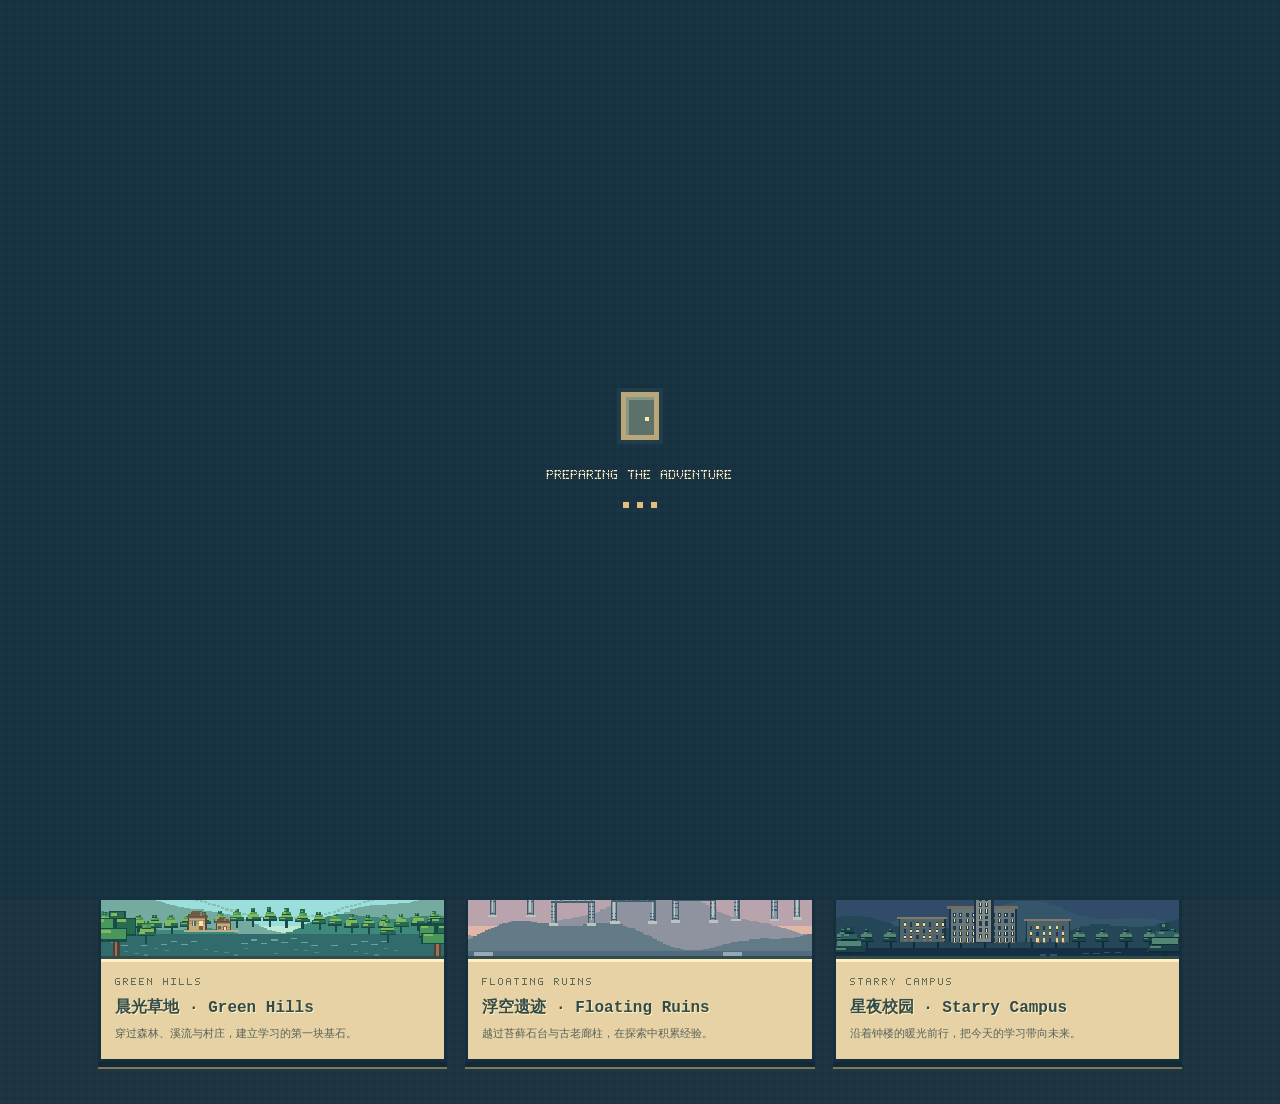
==== index.html @ 51f2426d "Add files via upload 9.0" ====
<!doctype html>
<html lang="zh-CN" data-game-version="2026-10-14-music"><head>
<meta charset="utf-8"><meta name="viewport" content="width=device-width,initial-scale=1,viewport-fit=cover">
<title>Climbing the career ladder</title>
<style>
:root{--ink:#253149;--paper:#fff8e8;--gold:#ffd76b;--mint:#8ed6a5}
*{box-sizing:border-box}body{margin:0;background:#f1e7d2;color:var(--ink);font-family:system-ui,-apple-system,"Segoe UI",sans-serif}
button{font:inherit;font-weight:800;cursor:pointer;border:2px solid var(--ink);border-radius:11px;padding:9px 14px;background:var(--gold);box-shadow:0 4px 0 var(--ink);color:var(--ink);touch-action:manipulation}
button:active{transform:translateY(3px);box-shadow:0 1px 0 var(--ink)}
header{padding:13px 4vw;display:flex;justify-content:space-between;align-items:center;gap:10px;flex-wrap:wrap;background:var(--paper);border-bottom:3px solid var(--ink)}
.logo{font-size:clamp(18px,3vw,26px);font-weight:1000}.logo span{color:#d9614f}.actions{display:flex;gap:8px}
main{max-width:1150px;margin:auto;padding:22px 3vw 34px}.intro{display:flex;justify-content:space-between;align-items:end;gap:15px;flex-wrap:wrap;margin-bottom:15px}.eyebrow{font-size:12px;letter-spacing:2px;font-weight:1000;color:#d9614f}.intro h1{font-size:clamp(26px,4vw,40px);margin:5px 0}.intro p{margin:0;color:#59667b;line-height:1.6}.badge{background:white;border:2px solid var(--ink);border-radius:999px;padding:8px 13px;font-weight:900}
.shell{overflow:hidden;border:3px solid var(--ink);border-radius:18px;box-shadow:0 8px 0 var(--ink);background:#b6e7f8}.hud{display:flex;justify-content:space-between;align-items:center;gap:8px;flex-wrap:wrap;padding:10px 13px;background:var(--paper);border-bottom:3px solid var(--ink)}canvas{width:100%;height:auto;display:block;aspect-ratio:16/7.1;image-rendering:pixelated;touch-action:none}
.foot{display:flex;justify-content:space-between;gap:10px;flex-wrap:wrap;padding:10px 13px;background:var(--paper);border-top:3px solid var(--ink)}.hint{font-size:13px;font-weight:800;color:#59667b}.key{display:inline-block;background:white;border:1.5px solid var(--ink);border-radius:5px;padding:1px 5px;margin:0 2px}.levels{display:grid;grid-template-columns:repeat(3,1fr);gap:12px;margin-top:22px}.card{background:#fffdf6;border:2px solid var(--ink);border-radius:14px;padding:13px;box-shadow:0 4px 0 var(--ink)}.card small{font-weight:1000;color:#d9614f}.card h3{margin:5px 0}.card p{margin:0;color:#657187;font-size:13px;line-height:1.5}
.overlay{position:fixed;inset:0;background:#17273cbb;display:none;align-items:center;justify-content:center;padding:14px;z-index:5}.overlay.show{display:flex}.window{width:min(900px,100%);max-height:92vh;overflow:auto;background:var(--paper);border:4px solid var(--ink);border-radius:18px;box-shadow:0 9px 0 #111d30}.winhead{display:flex;justify-content:space-between;align-items:center;gap:10px;background:var(--gold);padding:13px 16px;border-bottom:3px solid var(--ink)}.winhead h2{margin:0;font-size:clamp(18px,3vw,24px)}.winbody{padding:clamp(13px,3vw,24px)}.pdf{width:100%;height:min(62vh,680px);border:2px solid var(--ink);border-radius:9px;background:white}.empty{text-align:center;background:white;border:2px dashed #b8c4d0;border-radius:12px;padding:28px;color:#647188;min-height:220px;display:flex;flex-direction:column;justify-content:center;gap:8px}.row{display:flex;gap:10px;flex-wrap:wrap;justify-content:center;margin-top:16px}.row button{flex:1;min-width:105px}.green{background:var(--mint)}.white{background:white}.mobile{display:none;justify-content:center;gap:12px;padding:10px;background:var(--paper);border-top:2px solid var(--ink);touch-action:manipulation}.mobile button{width:54px;height:46px;font-size:18px;user-select:none;-webkit-user-select:none;touch-action:none}.toast{display:none;position:fixed;bottom:20px;left:50%;transform:translateX(-50%);z-index:1200;background:var(--ink);color:white;padding:10px 15px;border-radius:10px;font-weight:800;max-width:90%;text-align:center}
#titleScreen{position:fixed;inset:0;z-index:1000;display:flex;flex-direction:column;justify-content:center;align-items:center;text-align:center;overflow:hidden;padding:24px;background:linear-gradient(to bottom,#70c5f5 0%,#b4e6ff 48%,#73bd55 49%,#367d3b 100%)}#titleScreen.hidden{display:none}.titleCloud{position:absolute;width:100px;height:24px;background:white;box-shadow:20px -16px 0 white,40px 0 0 white;opacity:.85}.titleCloud.one{top:16%;left:12%}.titleCloud.two{top:25%;right:18%;transform:scale(.7)}.titleMountain{position:absolute;bottom:25%;width:0;height:0;border-left:150px solid transparent;border-right:150px solid transparent;border-bottom:210px solid #538b60}.titleMountain.one{left:-65px}.titleMountain.two{right:-60px;border-bottom-color:#416e54;transform:scale(1.25)}.titleGround{position:absolute;left:0;right:0;bottom:0;height:24%;background:repeating-linear-gradient(90deg,#397b3c 0 42px,#438c43 42px 84px);border-top:12px solid #73bd55}.titleContent{position:relative;z-index:2;width:min(800px,100%)}.titleHeading{margin:0 0 38px;color:white;font-size:clamp(34px,7vw,68px);font-weight:1000;line-height:1.15;text-shadow:4px 4px 0 #24384a,7px 7px 0 #24384a}.titleSubtitle{color:white;font-size:15px;font-weight:900;letter-spacing:4px;margin-bottom:32px;text-shadow:2px 2px 0 #31523b}#startExploreBtn{min-width:230px;padding:16px 28px;border:3px solid #243149;border-radius:0;background:#79c65b;color:white;font-size:22px;font-weight:1000;box-shadow:0 7px 0 #243149;text-shadow:2px 2px 0 #31523b}#startExploreBtn:active{transform:translateY(5px);box-shadow:0 2px 0 #243149}.titleFooter{margin-top:32px;color:white;font-size:12px;font-weight:800;text-shadow:1px 2px 0 #31523b}
@media(max-width:900px),(hover:none) and (pointer:coarse){.levels{grid-template-columns:1fr}.mobile{display:flex}.hint{line-height:2}}
@media(max-height:480px){.titleHeading{margin-bottom:18px;font-size:clamp(28px,6vh,42px)}.titleSubtitle{margin-bottom:18px}#startExploreBtn{padding:10px 24px}.titleFooter{margin-top:18px}}

/* Artwork title screen */
#titleScreen{background:#299be9;padding:0}
#titleArtwork{position:relative;flex:0 0 auto;width:min(100vw,150vh);width:min(100vw,150dvh);aspect-ratio:3/2;background:#42a5e9 url("[data-uri]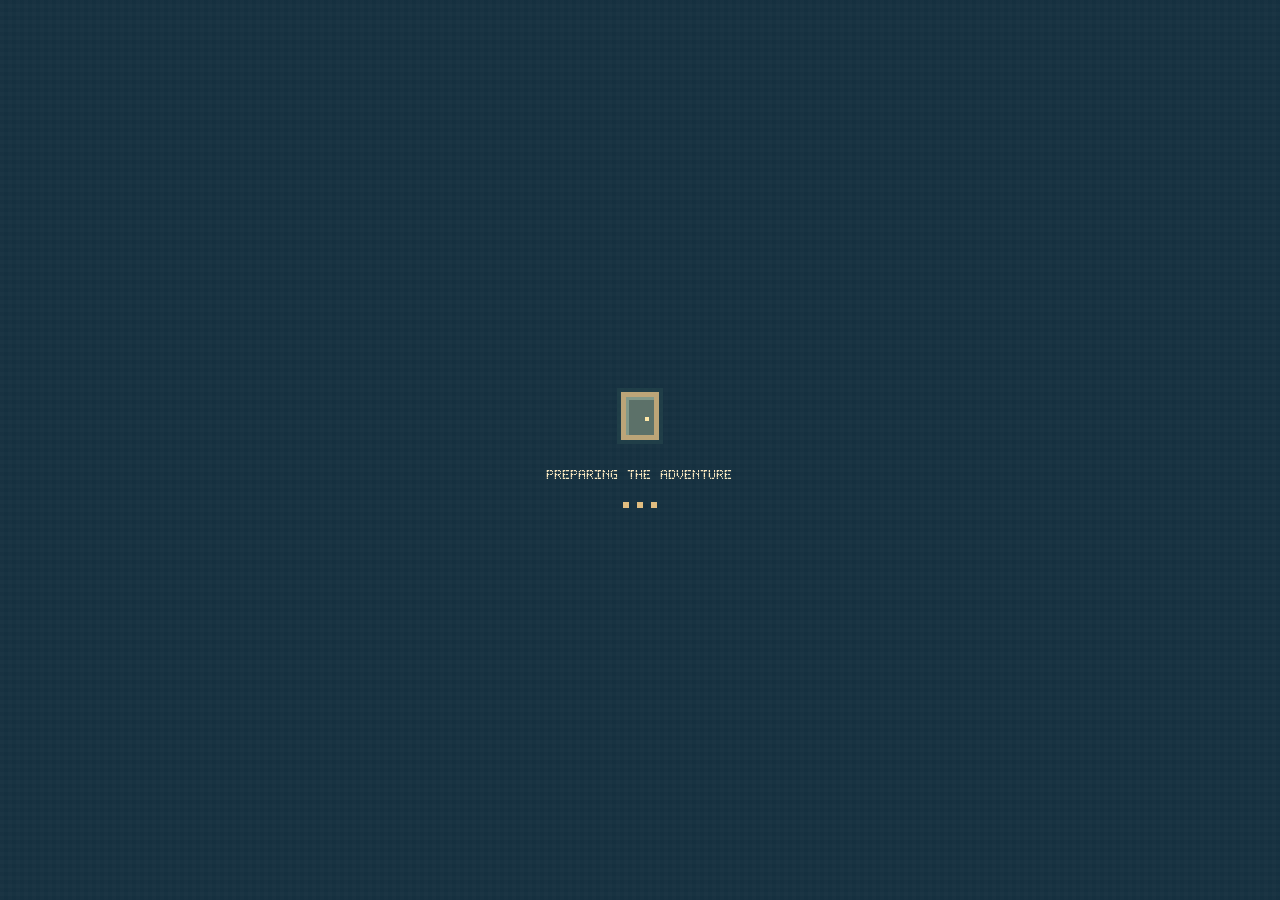
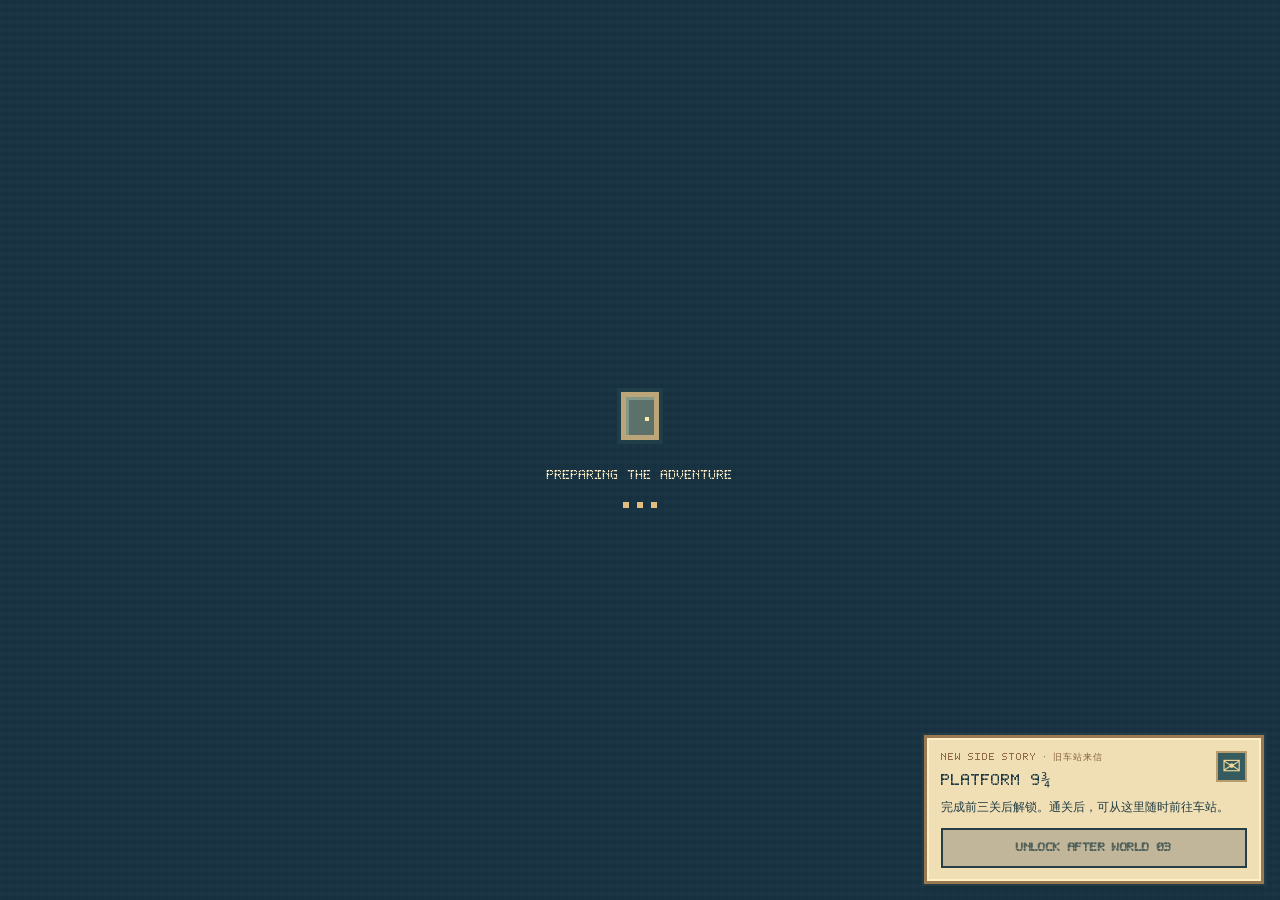
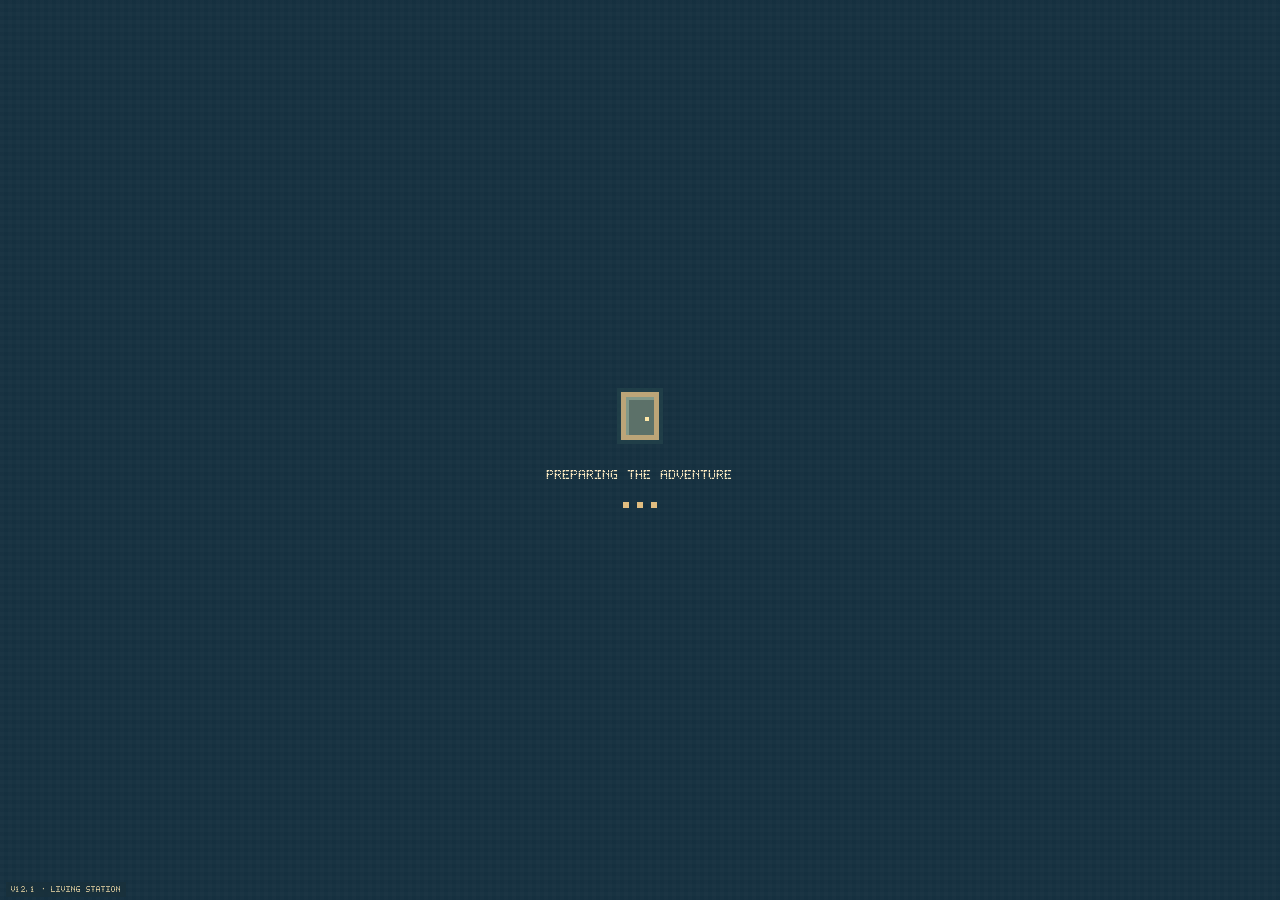
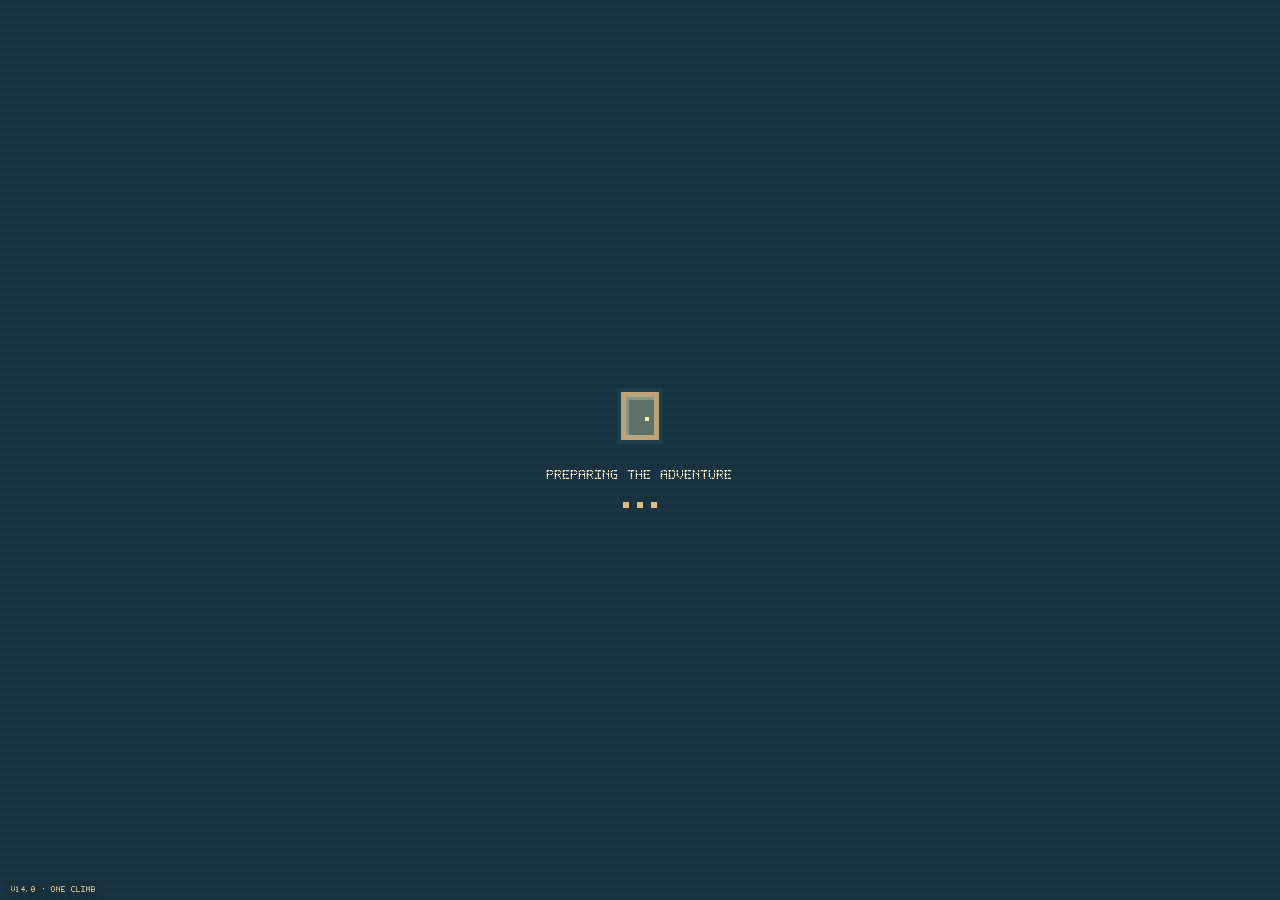
